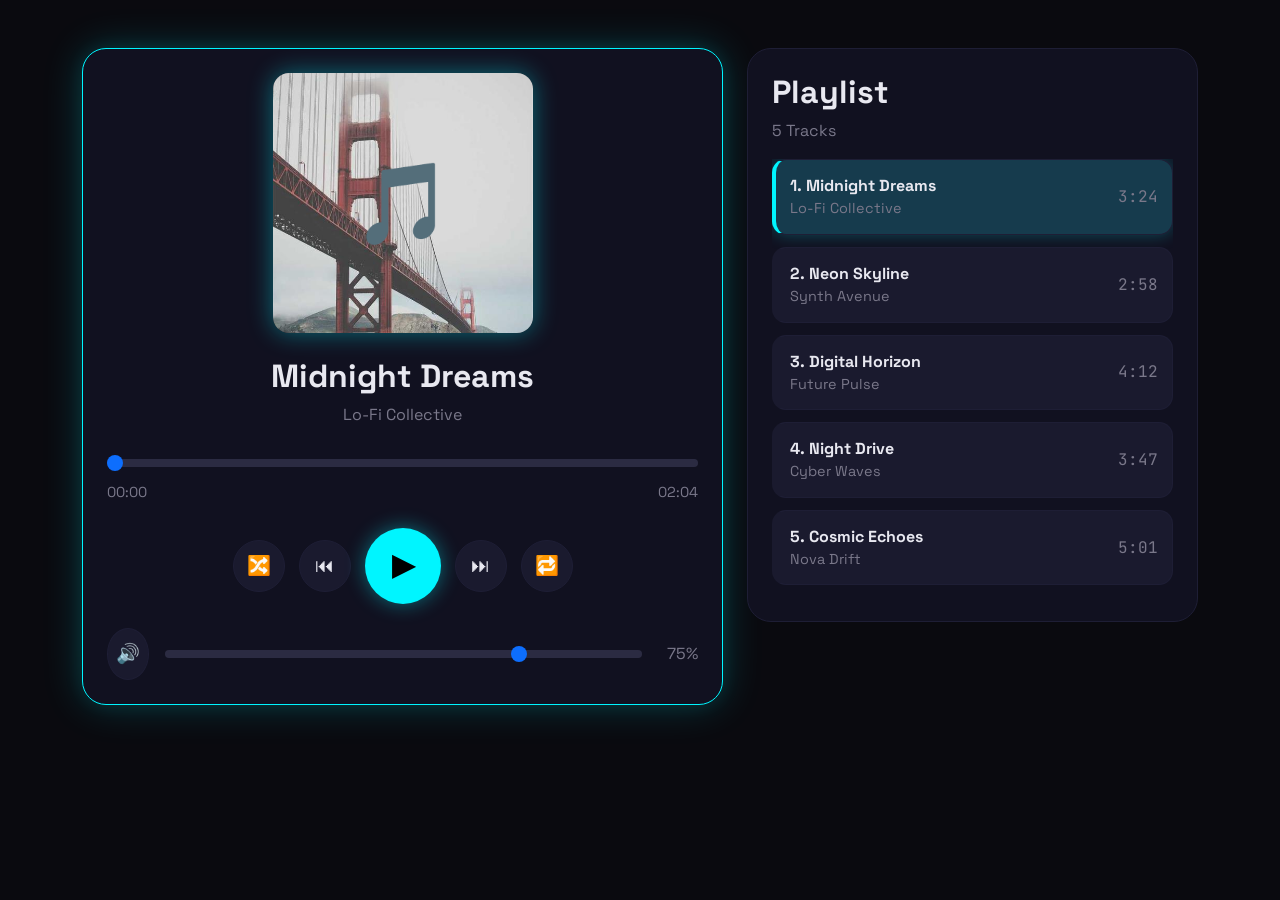
==== index.html @ 8c8fa0e6 "Initial commit - HexSoftwares Web Music Player" ====
<!DOCTYPE html>
<html lang="en">
<head>
    <meta charset="UTF-8">
    <meta name="viewport" content="width=device-width, initial-scale=1.0">
    <title>HexSoftwares Web Music Player</title>

    <!-- Google Fonts -->
    <link rel="preconnect" href="https://fonts.googleapis.com">
    <link rel="preconnect" href="https://fonts.gstatic.com" crossorigin>
    <link href="https://fonts.googleapis.com/css2?family=Space+Grotesk:wght@300;400;500;600;700&family=JetBrains+Mono:wght@400;500&display=swap" rel="stylesheet">

    <!-- Bootstrap 5 CSS -->
    <link
        href="https://cdn.jsdelivr.net/npm/bootstrap@5.3.8/dist/css/bootstrap.min.css"
        rel="stylesheet"
    >

    <!-- Custom CSS -->
    <link rel="stylesheet" href="styles.css">
</head>
<body>

    <main class="container py-4 py-lg-5">
        <div class="row g-4 align-items-start">

            <!-- Player Column -->
            <section class="col-12 col-lg-7">
                <div class="player-card">

                    <!-- Album Cover -->
                    <div class="cover-wrapper">
                        <div id="album-cover" class="album-cover">
                            <span class="cover-emoji">🎵</span>
                        </div>
                    </div>

                    <!-- Song Info -->
                    <div class="text-center mt-4">
                        <h1 id="song-title" class="song-title">
                            Select a Song
                        </h1>

                        <p id="song-artist" class="song-artist">
                            Artist Name
                        </p>
                    </div>

                    <!-- Progress -->
                    <div class="progress-section mt-4">

                        <input
                            type="range"
                            id="progress-bar"
                            min="0"
                            max="100"
                            value="0"
                            class="form-range"
                        >

                        <div class="d-flex justify-content-between time-row">
                            <span id="current-time">00:00</span>
                            <span id="total-duration">00:00</span>
                        </div>

                    </div>

                    <!-- Controls -->
                    <div class="controls text-center mt-4">

                        <button id="shuffle-btn" class="control-btn ghost-btn">
                            🔀
                        </button>

                        <button id="prev-btn" class="control-btn ghost-btn">
                            ⏮
                        </button>

                        <button id="play-btn" class="play-btn">
                            ▶
                        </button>

                        <button id="next-btn" class="control-btn ghost-btn">
                            ⏭
                        </button>

                        <button id="repeat-btn" class="control-btn ghost-btn">
                            🔁
                        </button>

                    </div>

                    <!-- Volume -->
                    <section class="volume-section mt-4">

                        <div class="d-flex align-items-center gap-3">

                            <button id="mute-btn" class="control-btn ghost-btn">
                                🔊
                            </button>

                            <input
                                type="range"
                                id="volume-slider"
                                min="0"
                                max="100"
                                value="75"
                                class="form-range flex-grow-1"
                            >

                            <span id="volume-value">
                                75%
                            </span>

                        </div>

                    </section>

                </div>
            </section>

            <!-- Playlist Column -->
            <aside class="col-12 col-lg-5">

                <div class="playlist-card">

                    <div class="playlist-header">
                        <h2>Playlist</h2>
                        <p>5 Tracks</p>
                    </div>

                    <div id="playlist-container" class="playlist-container">

                        <!-- Songs inserted by JavaScript -->

                    </div>

                </div>

            </aside>

        </div>
    </main>

    <!-- jQuery -->
    <script
        src="https://code.jquery.com/jquery-3.7.1.min.js">
    </script>

    <!-- Bootstrap JS Bundle -->
    <script
        src="https://cdn.jsdelivr.net/npm/bootstrap@5.3.8/dist/js/bootstrap.bundle.min.js">
    </script>

    <!-- Custom JS -->
    <script src="script.js"></script>

</body>
</html>
---- styles.css ----
:root {
  --bg: #0a0a0f;
  --surface: #111120;
  --surface-2: #1a1a2e;
  --border: #1e1e35;
  --accent: #00f5ff;
  --text: #e8e8f0;
  --muted: #7a788a;
  --transition: 0.25s ease;
  --song-color: #00f5ff;
}

* {
  margin: 0;
  padding: 0;
  box-sizing: border-box;
}

body {
  background: var(--bg);
  color: var(--text);
  font-family: 'Space Grotesk', sans-serif;
  min-height: 100vh;
}

.player-card,
.playlist-card {
  background: var(--surface);
  border: 1px solid var(--border);
  border-radius: 24px;
  padding: 24px;
  transition: var(--transition);
}

.player-card {
  box-shadow:
    0 0 20px rgba(0, 245, 255, 0.08),
    0 0 40px color-mix(in srgb, var(--song-color) 20%, transparent);

  border-color: var(--song-color);
}

.cover-wrapper {
  display: flex;
  justify-content: center;
}

.album-cover {
  width: 260px;
  height: 260px;
  border-radius: 16px;
  background:
    linear-gradient(
      135deg,
      var(--song-color),
      #1a1a2e
    );

  display: flex;
  align-items: center;
  justify-content: center;

  overflow: hidden;

  box-shadow:
    0 0 25px color-mix(in srgb, var(--song-color) 40%, transparent);

  transition: var(--transition);

  animation: spin 12s linear infinite;
  animation-play-state: paused;
}

.album-cover.playing {
  animation-play-state: running;
}

.cover-emoji {
  font-size: 5rem;
}

.song-title {
  font-size: 2rem;
  font-weight: 700;
}

.song-artist {
  color: var(--muted);
  font-size: 1rem;
}

.progress-section {
  width: 100%;
}

.time-row {
  color: var(--muted);
  font-size: 0.9rem;
}

.form-range {
  cursor: pointer;
}

.form-range::-webkit-slider-runnable-track {
  background:
    linear-gradient(
      to right,
      var(--song-color) 0%,
      var(--song-color) var(--progress, 0%),
      #2b2b42 var(--progress, 0%),
      #2b2b42 100%
    );

  height: 8px;
  border-radius: 10px;
}

.form-range::-webkit-slider-thumb {
  margin-top: -4px;
}

.controls {
  display: flex;
  justify-content: center;
  align-items: center;
  gap: 14px;
  flex-wrap: wrap;
}

.control-btn,
.play-btn {
  border: none;
  cursor: pointer;
  transition: var(--transition);
}

.control-btn:hover,
.play-btn:hover {
  transform: scale(1.08);
}

.ghost-btn {
  width: 52px;
  height: 52px;
  border-radius: 50%;
  background: var(--surface-2);
  border: 1px solid var(--border);
  color: var(--text);
  font-size: 1.2rem;
}

.play-btn {
  width: 76px;
  height: 76px;
  border-radius: 50%;
  background: var(--song-color);
  color: #000;
  font-size: 1.8rem;
  font-weight: bold;

  box-shadow:
    0 0 20px color-mix(in srgb, var(--song-color) 40%, transparent);
}

.volume-section {
  margin-top: 1rem;
}

#volume-value {
  width: 50px;
  text-align: right;
  color: var(--muted);
}

.playlist-header h2 {
  font-weight: 700;
}

.playlist-header p {
  color: var(--muted);
}

.playlist-container {
  max-height: 550px;
  overflow-y: auto;
}

.playlist-item {
  background: var(--surface-2);
  border: 1px solid var(--border);

  border-left: 4px solid transparent;

  padding: 14px;
  border-radius: 14px;

  margin-bottom: 12px;

  cursor: pointer;

  transition: var(--transition);
}

.playlist-item:hover {
  transform: translateX(4px);
}

.playlist-item.active {
  border-left-color: var(--song-color);

  background:
    color-mix(
      in srgb,
      var(--song-color) 15%,
      var(--surface-2)
    );

  box-shadow:
    0 0 16px
    color-mix(in srgb, var(--song-color) 25%, transparent);
}

.playlist-title {
  font-weight: 700;
}

.playlist-artist {
  color: var(--muted);
  font-size: 0.9rem;
}

.playlist-duration {
  color: var(--muted);
  font-family: 'JetBrains Mono', monospace;
}

.active-toggle {
  background: var(--song-color);
  color: #000;
}

@keyframes spin {
  from {
    transform: rotate(0deg);
  }

  to {
    transform: rotate(360deg);
  }
}

::-webkit-scrollbar {
  width: 8px;
}

::-webkit-scrollbar-thumb {
  background: var(--song-color);
  border-radius: 20px;
}

::-webkit-scrollbar-track {
  background: var(--surface);
}

@media (max-width: 768px) {

  .album-cover {
    width: 220px;
    height: 220px;
  }

  .song-title {
    font-size: 1.6rem;
  }

  .play-btn {
    width: 68px;
    height: 68px;
  }

}
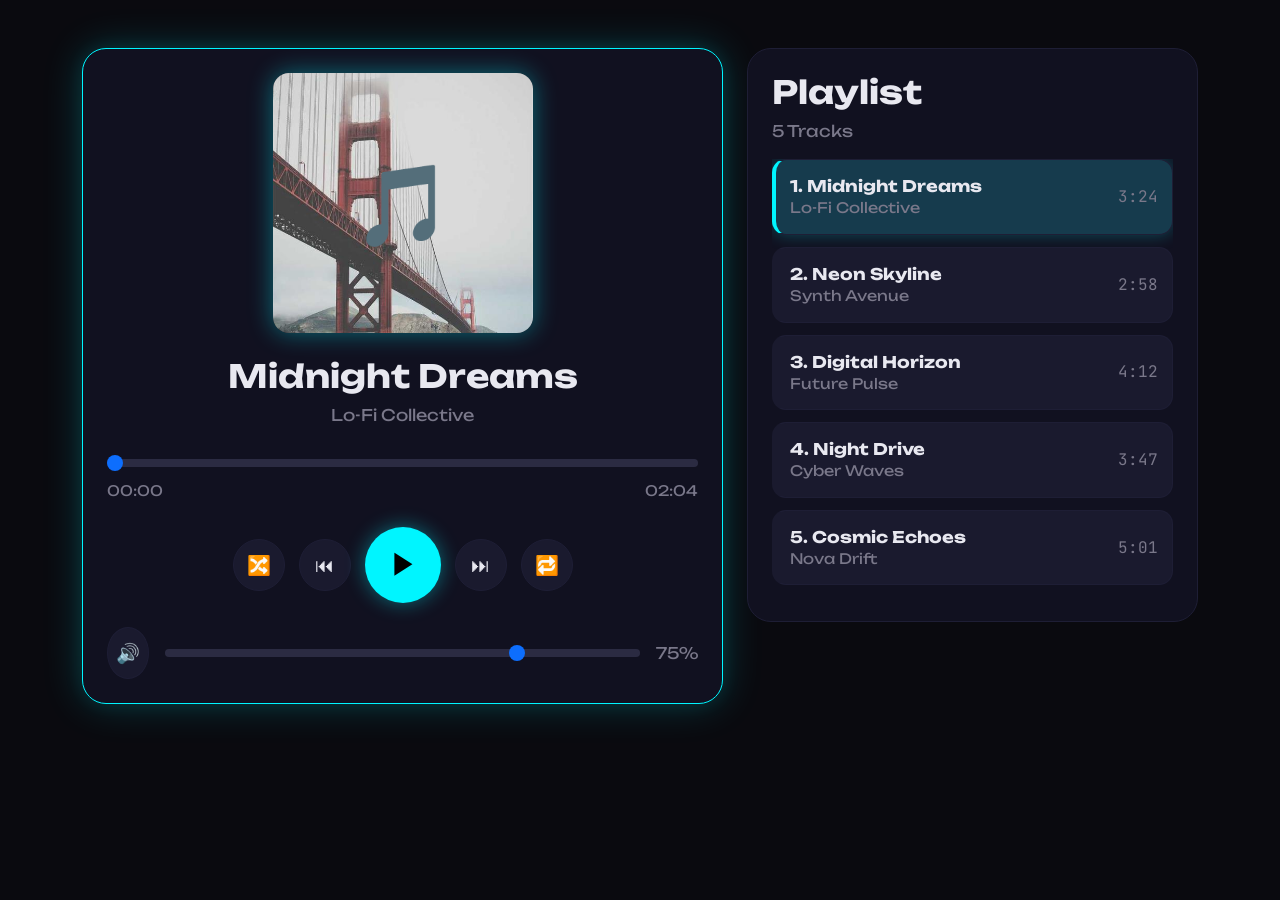
==== commit e4c8e551: "Replace generic default font with something more distinctive Inter and Space Grotesk are the typefac" ====
--- a/index.html
+++ b/index.html
@@ -3,12 +3,26 @@
 <head>
     <meta charset="UTF-8">
     <meta name="viewport" content="width=device-width, initial-scale=1.0">
+    <meta name="description" content="Web-based Music Player built using HTML5 Audio API, JavaScript, jQuery, and Bootstrap — playlist system, playback controls, progress tracking, volume management.">
+    <link rel="canonical" href="https://fazal305.github.io/HexSoftwares_WebMusicPlayer/">
     <title>HexSoftwares Web Music Player</title>
+    <link rel="icon" type="image/svg+xml" href="assets/favicon.svg" />
+
+    <!-- Open Graph -->
+    <meta property="og:type" content="website">
+    <meta property="og:url" content="https://fazal305.github.io/HexSoftwares_WebMusicPlayer/">
+    <meta property="og:title" content="HexSoftwares Web Music Player">
+    <meta property="og:description" content="Web-based Music Player built using HTML5 Audio API, JavaScript, jQuery, and Bootstrap — playlist system, playback controls, progress tracking, volume management.">
+
+    <!-- Twitter Card -->
+    <meta name="twitter:card" content="summary_large_image">
+    <meta name="twitter:title" content="HexSoftwares Web Music Player">
+    <meta name="twitter:description" content="Web-based Music Player built using HTML5 Audio API, JavaScript, jQuery, and Bootstrap — playlist system, playback controls, progress tracking, volume management.">
 
     <!-- Google Fonts -->
     <link rel="preconnect" href="https://fonts.googleapis.com">
     <link rel="preconnect" href="https://fonts.gstatic.com" crossorigin>
-    <link href="https://fonts.googleapis.com/css2?family=Space+Grotesk:wght@300;400;500;600;700&family=JetBrains+Mono:wght@400;500&display=swap" rel="stylesheet">
+    <link href="https://fonts.googleapis.com/css2?family=Unbounded:wght@400;500;600;700&family=JetBrains+Mono:wght@400;500&display=swap" rel="stylesheet">
 
     <!-- Bootstrap 5 CSS -->
     <link
--- a/styles.css
+++ b/styles.css
@@ -19,7 +19,7 @@
 body {
   background: var(--bg);
   color: var(--text);
-  font-family: 'Space Grotesk', sans-serif;
+  font-family: 'Unbounded', sans-serif;
   min-height: 100vh;
 }
 
